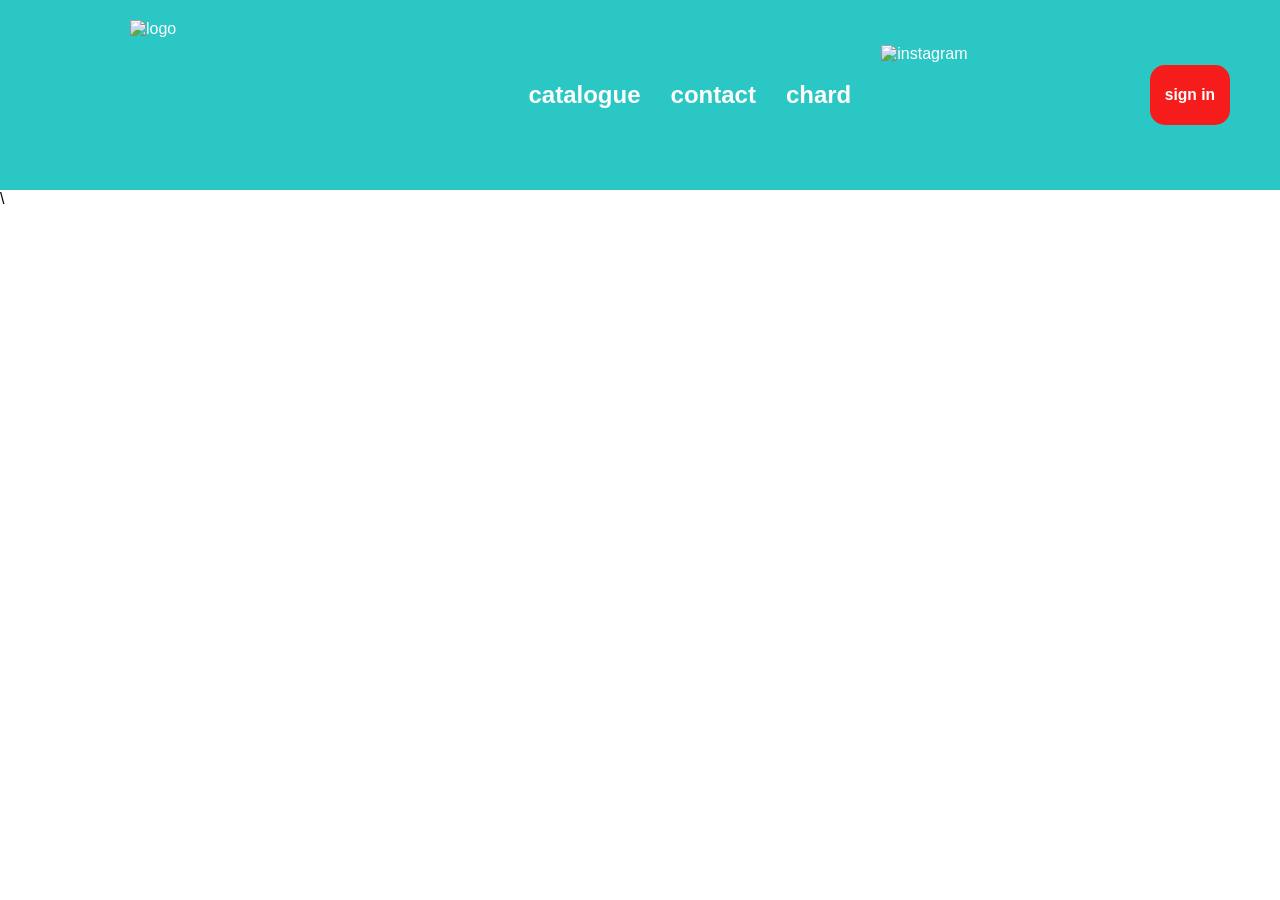
==== catal.html @ 47bed526 "Add files via upload" ====
<!doctype html>
<html lang="fr">
  <head>
    <meta name="viewport" content="width=device-width, initial-scale=1.0" />
    <meta charset="UTF-8" />
    <title>LBAL</title>
    <link rel="stylesheet" href="style.css" />
  </head>
  <body class="body">
    <div class="header">
      <div class="header-link">
        <a href="home.html"
          ><img src="logolbal.webp" alt="logo" class="logo"
        /></a>
      </div>
      <div class="header-link">
        <a href="#"><h2>catalogue</h2></a>
        <a href="#"><h2>contact</h2></a>
        <a href="#"><h2>chard</h2></a>
        <a href="#"
          ><img src="insta.webp" alt="instagram" width="100" height="100"
        /></a>
      </div>
      <div>
        <button class="button"><h3>sign in</h3></button>
      </div>
    </div>
    </body>
    \</html>
---- style.css ----
.logo{
    display: flex;
    width: 150px;
    height: 150px;
    background-color: #2AC7C5;
    padding: 10px 50px ;
}
.header{
    display: flex;
    justify-content: space-between;
    padding: 10px 50px;
    align-items: center;
    background-color: #2AC7C5;
}
.header-link{
    display: flex;
    text-decoration: none;
    margin: 0px;
    padding: 0px 15px;
    color: aliceblue;
    border-radius: 10px;
    justify-content: space-between;
    align-items: center;
}
.header-link a{
    display: flex;
    padding: 0px 15px;
    text-decoration: none;
    margin: 0px;
    border-radius: 15px;
    color: #fdfdfd;
}
.header-link a:hover{
    background-color: #9e1818;
}
body{
    padding: 10px 10px;
    margin: -10px;
    font-family: "Poppins", Arial, sans-serif;
}
.header > div:last-child {
    display: flex;
    align-items: center;
    gap: 20px;
}
.header-link button{
    color: #ffffff;
    background-color: aqua;
    
}
.landing{
    background-color: #2AC7C5;
    display: flex;
    padding: 10px 90px;
    justify-content: space-between;
    align-items: center;
    color: #ffffff;
    border-radius: 0 0 50px 50px;
}
.landingsearch{
    position: relative;
}
.landingsearch input{
    border-radius: 50px;
    border: none;
    outline: none;
    height: 25px;
    padding:0px 15px;
    padding-right: 20px;
}
.landingsearch button{
    position: absolute;
    background-color: #f61c1c;
    border-radius: 15px;
    padding: 5px 15px;
    color: #ffffff;
    border: none;
    left: 130px;
     

}
.landingsearch button:hover{
    background-color: #9e1818;
}
.button{
    background-color: #f61c1c;
    border-radius: 15px;
    padding: 5px 15px;
    color: #ffffff;
    border: none;

}
.button, .landingsearch button {
    cursor: pointer;
}
.button:hover{
    background-color: #9e1818;
}
.img{
    border-radius: 20px;
    width: 250px;
    height:250px ;
}
.imgsug{
    background-color: transparent;
    display: flex;
    height: 150px;
    width: 150px;
}
.max{
    width: 400px;
}
.suggestion-head{
    display: flex;
    justify-content: space-between;
    align-items: center;

}
.suggestion-link{
    display: flex;
    align-items: center;
    justify-content: space-between;
}
.suggestion-link a{
    display: flex;
    justify-content: space-between;
    align-items: center;
    padding: 50px 50px;
}
.suggbox{
    padding: 15px 50px;
    display: flex;
    flex-direction: column;
}
.suggbox span{
    color: #9e1818;
    text-transform:uppercase;
    font-size: 14px;
}
.suggestion-head h2{
    margin: 0px;
}
.suggestion-card{
    display: flex;
    padding: 10px 100px;
    justify-content: space-between;
    align-items: center;

}
.card{
    flex-direction: column;
    background-color: #2AC7C5;
    width: 300px;
    display: flex;
    border-radius: 15px;
    height: 700px;
}
.cardimg{
    border-radius: 20px 20px 0 0;
    background-color: #156160;
    height: 500px;
}
.card-info{
    display: flex;
    justify-content: space-between;
    align-items: center;
    padding: 0px 20px;
    height: 200px;
    object-fit: cover;
}
.chard{
    width: 40px;
    display: flex;
}
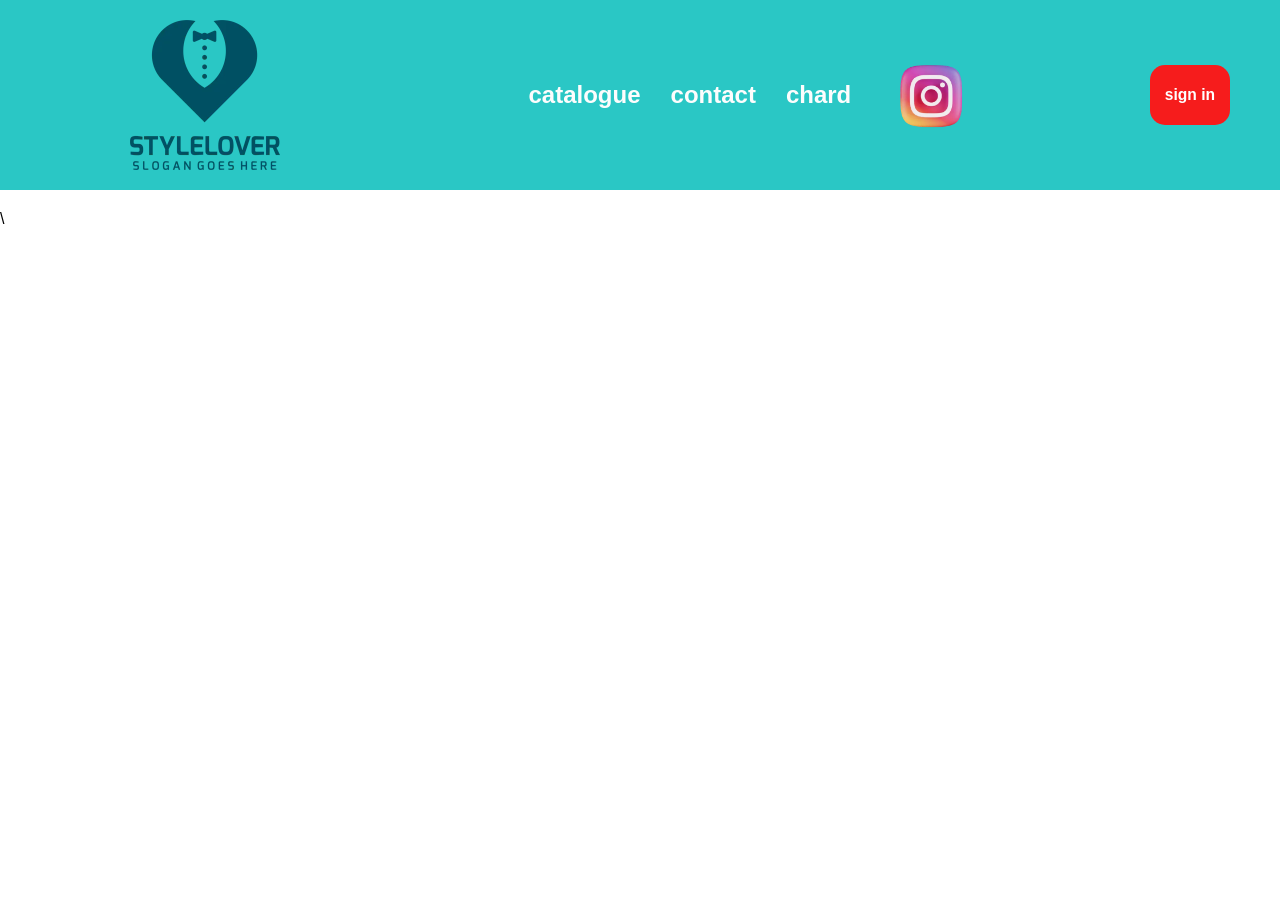
==== commit bc06a889: "Add files via upload" ====
--- a/catal.html
+++ b/catal.html
@@ -9,7 +9,7 @@
   <body class="body">
     <div class="header">
       <div class="header-link">
-        <a href="home.html"
+        <a href="https://omarakroud44-ship-it.github.io/mythcooker/"
           ><img src="logolbal.webp" alt="logo" class="logo"
         /></a>
       </div>
@@ -25,5 +25,15 @@
         <button class="button"><h3>sign in</h3></button>
       </div>
     </div>
-    </body>
-    \</html>+    <div>
+      <div class="suggestion-card">
+        <div>
+          <div></div>
+          <div></div>
+          <div></div>
+        </div>
+      </div>
+    </div>
+  </body>
+  \
+</html>
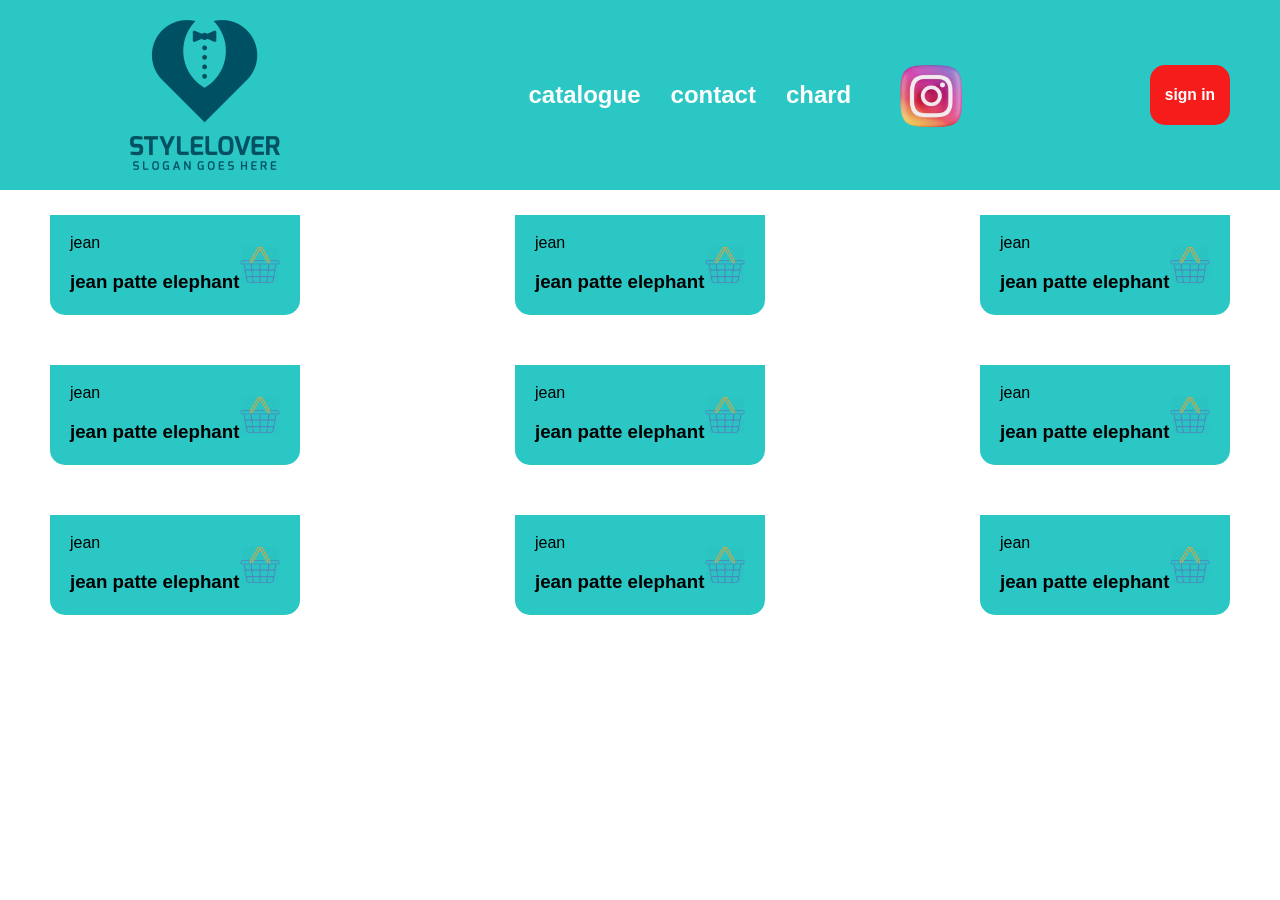
==== commit 4df8a5f1: "Add files via upload" ====
--- a/catal.html
+++ b/catal.html
@@ -1,39 +1,166 @@
-<!doctype html>
-<html lang="fr">
-  <head>
-    <meta name="viewport" content="width=device-width, initial-scale=1.0" />
-    <meta charset="UTF-8" />
-    <title>LBAL</title>
-    <link rel="stylesheet" href="style.css" />
-  </head>
-  <body class="body">
-    <div class="header">
-      <div class="header-link">
-        <a href="https://omarakroud44-ship-it.github.io/mythcooker/"
-          ><img src="logolbal.webp" alt="logo" class="logo"
-        /></a>
-      </div>
-      <div class="header-link">
-        <a href="#"><h2>catalogue</h2></a>
-        <a href="#"><h2>contact</h2></a>
-        <a href="#"><h2>chard</h2></a>
-        <a href="#"
-          ><img src="insta.webp" alt="instagram" width="100" height="100"
-        /></a>
-      </div>
-      <div>
-        <button class="button"><h3>sign in</h3></button>
-      </div>
-    </div>
-    <div>
-      <div class="suggestion-card">
-        <div>
-          <div></div>
-          <div></div>
-          <div></div>
-        </div>
-      </div>
-    </div>
-  </body>
-  \
-</html>
+<!doctype html>
+<html lang="fr">
+  <head>
+    <meta name="viewport" content="width=device-width, initial-scale=1.0" />
+    <meta charset="UTF-8" />
+    <title>LBAL</title>
+    <link rel="stylesheet" href="style_5.css" />
+  </head>
+  <body class="body">
+    <div class="header">
+      <div class="header-link">
+        <a href="index.html"
+          ><img src="logolbal.webp" alt="logo" class="logo"
+        /></a>
+      </div>
+      <div class="header-link">
+        <a href="#"><h2>catalogue</h2></a>
+        <a href="#"><h2>contact</h2></a>
+        <a href="#"><h2>chard</h2></a>
+        <a href="#"
+          ><img src="insta.webp" alt="instagram" width="100" height="100"
+        /></a>
+      </div>
+      <div>
+        <button class="button"><h3>sign in</h3></button>
+      </div>
+    </div>
+    <!--catalogue-->
+    <div>
+      <div>
+        <div class="itemlign">
+          <div class="item">
+            <div class="itemimg">
+              <a href="item.html"><img src="T-Shirtitem.png" alt="" /></a>
+            </div>
+            <div class="item-info">
+              <div class="item-name">
+                <p>jean</p>
+                <h3>jean patte elephant</h3>
+              </div>
+              <a href="#">
+                <img src="chard.webp" alt="chard" class="chard" />
+              </a>
+            </div>
+          </div>
+          <div class="item">
+            <div class="itemimg">
+              <a href="item.html"><img src="jeanitem.png" alt="" /></a>
+            </div>
+            <div class="item-info">
+              <div class="item-name">
+                <p>jean</p>
+                <h3>jean patte elephant</h3>
+              </div>
+              <a href="#">
+                <img src="chard.webp" alt="chard" class="chard" />
+              </a>
+            </div>
+          </div>
+          <div class="item">
+            <div class="itemimg">
+              <a href="item.html"><img src="jacket.png" alt="" /></a>
+            </div>
+            <div class="item-info">
+              <div class="item-name">
+                <p>jean</p>
+                <h3>jean patte elephant</h3>
+              </div>
+              <a href="#">
+                <img src="chard.webp" alt="chard" class="chard" />
+              </a>
+            </div>
+          </div>
+        </div>
+        <div class="itemlign">
+          <div class="item">
+            <div class="itemimg">
+              <a href="item.html"><img src="T-Shirtitem.png" alt="" /></a>
+            </div>
+            <div class="item-info">
+              <div class="item-name">
+                <p>jean</p>
+                <h3>jean patte elephant</h3>
+              </div>
+              <a href="#">
+                <img src="chard.webp" alt="chard" class="chard" />
+              </a>
+            </div>
+          </div>
+          <div class="item">
+            <div class="itemimg">
+              <a href="item.html"><img src="jeanitem.png" alt="" /></a>
+            </div>
+            <div class="item-info">
+              <div class="item-name">
+                <p>jean</p>
+                <h3>jean patte elephant</h3>
+              </div>
+              <a href="#">
+                <img src="chard.webp" alt="chard" class="chard" />
+              </a>
+            </div>
+          </div>
+          <div class="item">
+            <div class="itemimg">
+              <a href="item.html"><img src="jacket.png" alt="" /></a>
+            </div>
+            <div class="item-info">
+              <div class="item-name">
+                <p>jean</p>
+                <h3>jean patte elephant</h3>
+              </div>
+              <a href="#">
+                <img src="chard.webp" alt="chard" class="chard" />
+              </a>
+            </div>
+          </div>
+        </div>
+        <div class="itemlign">
+          <div class="item">
+            <div class="itemimg">
+              <a href="item.html"><img src="T-Shirtitem.png" alt="" /></a>
+            </div>
+            <div class="item-info">
+              <div class="item-name">
+                <p>jean</p>
+                <h3>jean patte elephant</h3>
+              </div>
+              <a href="#">
+                <img src="chard.webp" alt="chard" class="chard" />
+              </a>
+            </div>
+          </div>
+          <div class="item">
+            <div class="itemimg">
+              <a href="item.html"><img src="jeanitem.png" alt="" /></a>
+            </div>
+            <div class="item-info">
+              <div class="item-name">
+                <p>jean</p>
+                <h3>jean patte elephant</h3>
+              </div>
+              <a href="#">
+                <img src="chard.webp" alt="chard" class="chard" />
+              </a>
+            </div>
+          </div>
+          <div class="item">
+            <div class="itemimg">
+              <a href="item.html"><img src="jacket.png" alt="" /></a>
+            </div>
+            <div class="item-info">
+              <div class="item-name">
+                <p>jean</p>
+                <h3>jean patte elephant</h3>
+              </div>
+              <a href="#">
+                <img src="chard.webp" alt="chard" class="chard" />
+              </a>
+            </div>
+          </div>
+        </div>
+      </div>
+    </div>
+  </body>
+</html>
--- a/style_5.css
+++ b/style_5.css
@@ -0,0 +1,250 @@
+.logo{
+    display: flex;
+    width: 150px;
+    height: 150px;
+    background-color: #2AC7C5;
+    padding: 10px 50px ;
+}
+.header{
+    display: flex;
+    justify-content: space-between;
+    padding: 10px 50px;
+    align-items: center;
+    background-color: #2AC7C5;
+}
+.header-link{
+    display: flex;
+    text-decoration: none;
+    margin: 0px;
+    padding: 0px 15px;
+    color: aliceblue;
+    border-radius: 10px;
+    justify-content: space-between;
+    align-items: center;
+}
+.header-link a{
+    display: flex;
+    padding: 0px 15px;
+    text-decoration: none;
+    margin: 0px;
+    border-radius: 15px;
+    color: #fdfdfd;
+}
+.header-link a:hover{
+    background-color: #9e1818;
+}
+body{
+    padding: 10px 10px;
+    margin: -10px;
+    font-family: "Poppins", Arial, sans-serif;
+}
+.header > div:last-child {
+    display: flex;
+    align-items: center;
+    gap: 20px;
+}
+.header-link button{
+    color: #ffffff;
+    background-color: aqua;
+    
+}
+.landing{
+    background-color: #2AC7C5;
+    display: flex;
+    padding: 10px 90px;
+    justify-content: space-between;
+    align-items: center;
+    color: #ffffff;
+    border-radius: 0 0 50px 50px;
+}
+.landingsearch{
+    position: relative;
+}
+.landingsearch input{
+    border-radius: 50px;
+    border: none;
+    outline: none;
+    height: 25px;
+    padding:0px 15px;
+    padding-right: 20px;
+}
+.landingsearch button{
+    position: absolute;
+    background-color: #f61c1c;
+    border-radius: 15px;
+    padding: 5px 15px;
+    color: #ffffff;
+    border: none;
+    left: 130px;
+     
+
+}
+.landingsearch button:hover{
+    background-color: #9e1818;
+}
+.button{
+    background-color: #f61c1c;
+    border-radius: 15px;
+    padding: 5px 15px;
+    color: #ffffff;
+    border: none;
+
+}
+.button, .landingsearch button {
+    cursor: pointer;
+}
+.button:hover{
+    background-color: #9e1818;
+}
+.img{
+    border-radius: 20px;
+    width: 250px;
+    height:250px ;
+}
+.imgsug{
+    background-color: transparent;
+    display: flex;
+    height: 150px;
+    width: 150px;
+}
+.max{
+    width: 400px;
+}
+.suggestion-head{
+    display: flex;
+    justify-content: space-between;
+    align-items: center;
+
+}
+.suggestion-link{
+    display: flex;
+    align-items: center;
+    justify-content: space-between;
+}
+.suggestion-link a{
+    display: flex;
+    justify-content: space-between;
+    align-items: center;
+    padding: 50px 50px;
+}
+.suggbox{
+    padding: 15px 50px;
+    display: flex;
+    flex-direction: column;
+}
+.suggbox span{
+    color: #9e1818;
+    text-transform:uppercase;
+    font-size: 14px;
+}
+.suggestion-head h2{
+    margin: 0px;
+}
+.suggestion-card{
+    display: flex;
+    padding: 10px 100px;
+    justify-content: space-between;
+    align-items: center;
+
+}
+.card{
+    flex-direction: column;
+    background-color: #2AC7C5;
+    width: 300px;
+    display: flex;
+    border-radius: 15px;
+    height: 700px;
+}
+.cardimg{
+    border-radius: 20px 20px 0 0;
+    background-color: #156160;
+    height: 500px;
+}
+.card-info{
+    display: flex;
+    justify-content: space-between;
+    align-items: center;
+    padding: 0px 20px;
+    height: 200px;
+    object-fit: cover;
+}
+.chard{
+    width: 40px;
+    display: flex;
+}
+.itemtype{
+    display: flex;
+
+}
+.itemlign{
+    display: flex;
+    justify-content: space-between;
+    padding: 25px 50px;
+}
+.itemcard{
+    display: flex;
+
+}
+.itemimg{
+    display: flex;
+    cursor: pointer;
+    color: #ffffff;
+}
+
+.itemimg img{
+    display: flex;
+    width: 250px;
+    border-radius: 15px 15px 0 0;
+    background-color: #2AC7C5;
+}
+.itemimg img:hover{
+    background-color: #9e1818;
+}
+.item-info{
+    display: flex;
+    justify-content: space-between;
+    align-items: center;
+    padding: 0px 20px;
+    height: 100px;
+    object-fit: cover;
+    background-color: #2AC7C5;
+    border-radius: 0 0 15px 15px;
+}
+
+/* page produit */
+.product{
+    display: flex;
+    justify-content: space-between;
+    align-items: center;
+    padding: 50px 100px;
+    gap: 50px;
+}
+.product-img img{
+    width: 400px;
+    border-radius: 20px;
+    background-color: #2AC7C5;
+}
+.product-info{
+    display: flex;
+    flex-direction: column;
+    max-width: 400px;
+}
+.product-type{
+    color: #9e1818;
+    text-transform: uppercase;
+    font-size: 14px;
+    margin: 0px;
+}
+.product-price{
+    color: #f61c1c;
+    font-size: 22px;
+    font-weight: bold;
+}
+.product-desc{
+    color: #555555;
+    line-height: 1.5;
+}
+.product-info .button{
+    width: fit-content;
+    margin-top: 15px;
+}
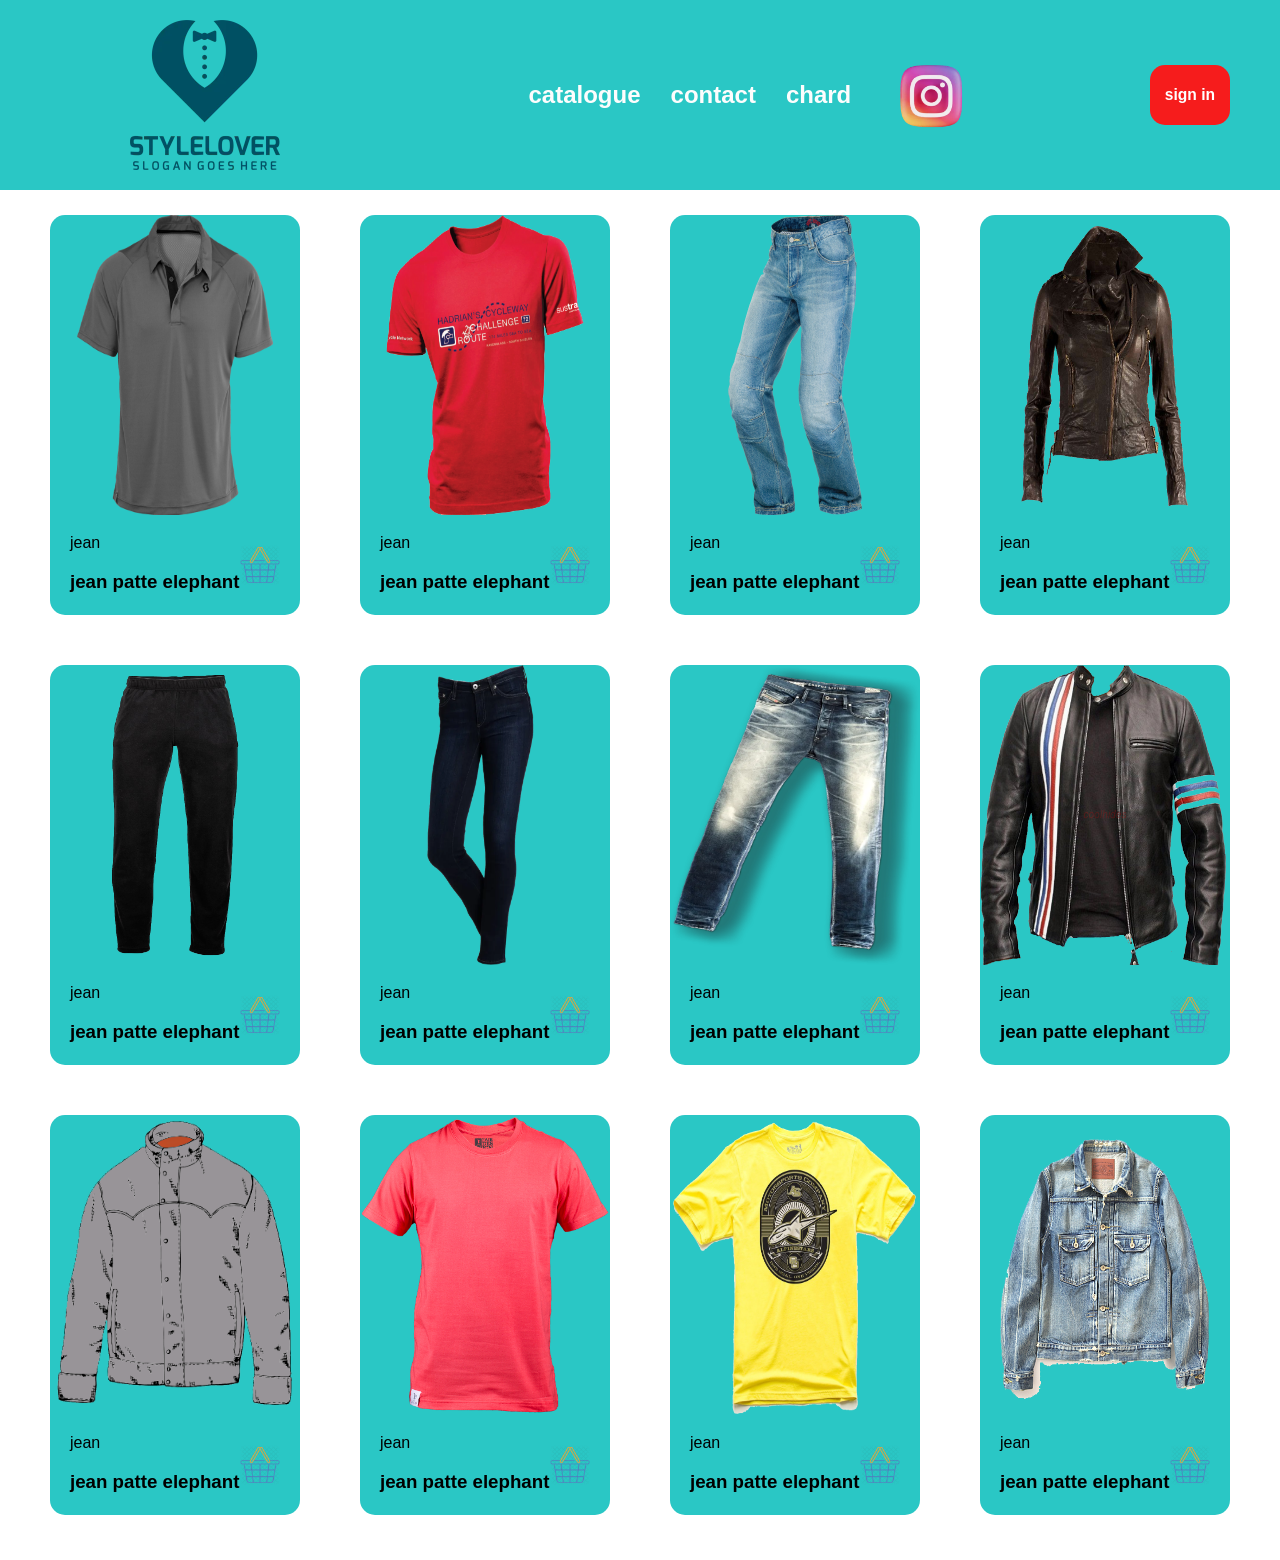
==== commit e04c2509: "Add files via upload" ====
--- a/catal.html
+++ b/catal.html
@@ -4,7 +4,7 @@
     <meta name="viewport" content="width=device-width, initial-scale=1.0" />
     <meta charset="UTF-8" />
     <title>LBAL</title>
-    <link rel="stylesheet" href="style_5.css" />
+    <link rel="stylesheet" href="style.css" />
   </head>
   <body class="body">
     <div class="header">
@@ -31,6 +31,20 @@
         <div class="itemlign">
           <div class="item">
             <div class="itemimg">
+              <a href="item.html"><img src="polo.png" alt="" /></a>
+            </div>
+            <div class="item-info">
+              <div class="item-name">
+                <p>jean</p>
+                <h3>jean patte elephant</h3>
+              </div>
+              <a href="#">
+                <img src="chard.webp" alt="chard" class="chard" />
+              </a>
+            </div>
+          </div>
+          <div class="item">
+            <div class="itemimg">
               <a href="item.html"><img src="T-Shirtitem.png" alt="" /></a>
             </div>
             <div class="item-info">
@@ -75,35 +89,49 @@
         <div class="itemlign">
           <div class="item">
             <div class="itemimg">
-              <a href="item.html"><img src="T-Shirtitem.png" alt="" /></a>
-            </div>
-            <div class="item-info">
-              <div class="item-name">
-                <p>jean</p>
-                <h3>jean patte elephant</h3>
-              </div>
-              <a href="#">
-                <img src="chard.webp" alt="chard" class="chard" />
-              </a>
-            </div>
-          </div>
-          <div class="item">
-            <div class="itemimg">
-              <a href="item.html"><img src="jeanitem.png" alt="" /></a>
-            </div>
-            <div class="item-info">
-              <div class="item-name">
-                <p>jean</p>
-                <h3>jean patte elephant</h3>
-              </div>
-              <a href="#">
-                <img src="chard.webp" alt="chard" class="chard" />
-              </a>
-            </div>
-          </div>
-          <div class="item">
-            <div class="itemimg">
-              <a href="item.html"><img src="jacket.png" alt="" /></a>
+              <a href="item.html"><img src="blackpant.png" alt="" /></a>
+            </div>
+            <div class="item-info">
+              <div class="item-name">
+                <p>jean</p>
+                <h3>jean patte elephant</h3>
+              </div>
+              <a href="#">
+                <img src="chard.webp" alt="chard" class="chard" />
+              </a>
+            </div>
+          </div>
+          <div class="item">
+            <div class="itemimg">
+              <a href="item.html"><img src="jean1.webp" alt="" /></a>
+            </div>
+            <div class="item-info">
+              <div class="item-name">
+                <p>jean</p>
+                <h3>jean patte elephant</h3>
+              </div>
+              <a href="#">
+                <img src="chard.webp" alt="chard" class="chard" />
+              </a>
+            </div>
+          </div>
+          <div class="item">
+            <div class="itemimg">
+              <a href="item.html"><img src="jean2.webp" alt="" /></a>
+            </div>
+            <div class="item-info">
+              <div class="item-name">
+                <p>jean</p>
+                <h3>jean patte elephant</h3>
+              </div>
+              <a href="#">
+                <img src="chard.webp" alt="chard" class="chard" />
+              </a>
+            </div>
+          </div>
+          <div class="item">
+            <div class="itemimg">
+              <a href="item.html"><img src="jacketamerica.png" alt="" /></a>
             </div>
             <div class="item-info">
               <div class="item-name">
@@ -119,35 +147,49 @@
         <div class="itemlign">
           <div class="item">
             <div class="itemimg">
-              <a href="item.html"><img src="T-Shirtitem.png" alt="" /></a>
-            </div>
-            <div class="item-info">
-              <div class="item-name">
-                <p>jean</p>
-                <h3>jean patte elephant</h3>
-              </div>
-              <a href="#">
-                <img src="chard.webp" alt="chard" class="chard" />
-              </a>
-            </div>
-          </div>
-          <div class="item">
-            <div class="itemimg">
-              <a href="item.html"><img src="jeanitem.png" alt="" /></a>
-            </div>
-            <div class="item-info">
-              <div class="item-name">
-                <p>jean</p>
-                <h3>jean patte elephant</h3>
-              </div>
-              <a href="#">
-                <img src="chard.webp" alt="chard" class="chard" />
-              </a>
-            </div>
-          </div>
-          <div class="item">
-            <div class="itemimg">
-              <a href="item.html"><img src="jacket.png" alt="" /></a>
+              <a href="item.html"><img src="grayjacket.png" alt="" /></a>
+            </div>
+            <div class="item-info">
+              <div class="item-name">
+                <p>jean</p>
+                <h3>jean patte elephant</h3>
+              </div>
+              <a href="#">
+                <img src="chard.webp" alt="chard" class="chard" />
+              </a>
+            </div>
+          </div>
+          <div class="item">
+            <div class="itemimg">
+              <a href="item.html"><img src="sport tshirt.png" alt="" /></a>
+            </div>
+            <div class="item-info">
+              <div class="item-name">
+                <p>jean</p>
+                <h3>jean patte elephant</h3>
+              </div>
+              <a href="#">
+                <img src="chard.webp" alt="chard" class="chard" />
+              </a>
+            </div>
+          </div>
+          <div class="item">
+            <div class="itemimg">
+              <a href="item.html"><img src="yellowtshirt.png" alt="" /></a>
+            </div>
+            <div class="item-info">
+              <div class="item-name">
+                <p>jean</p>
+                <h3>jean patte elephant</h3>
+              </div>
+              <a href="#">
+                <img src="chard.webp" alt="chard" class="chard" />
+              </a>
+            </div>
+          </div>
+          <div class="item">
+            <div class="itemimg">
+              <a href="item.html"><img src="jacketjean.png" alt="" /></a>
             </div>
             <div class="item-info">
               <div class="item-name">
--- a/style.css
+++ b/style.css
@@ -0,0 +1,253 @@
+.logo{
+    display: flex;
+    width: 150px;
+    height: 150px;
+    background-color: #2AC7C5;
+    padding: 10px 50px ;
+}
+.header{
+    display: flex;
+    justify-content: space-between;
+    padding: 10px 50px;
+    align-items: center;
+    background-color: #2AC7C5;
+}
+.header-link{
+    display: flex;
+    text-decoration: none;
+    margin: 0px;
+    padding: 0px 15px;
+    color: aliceblue;
+    border-radius: 10px;
+    justify-content: space-between;
+    align-items: center;
+}
+.header-link a{
+    display: flex;
+    padding: 0px 15px;
+    text-decoration: none;
+    margin: 0px;
+    border-radius: 15px;
+    color: #fdfdfd;
+}
+.header-link a:hover{
+    background-color: #9e1818;
+}
+body{
+    padding: 10px 10px;
+    margin: -10px;
+    font-family: "Poppins", Arial, sans-serif;
+}
+.header > div:last-child {
+    display: flex;
+    align-items: center;
+    gap: 20px;
+}
+.header-link button{
+    color: #ffffff;
+    background-color: aqua;
+    
+}
+.landing{
+    background-color: #2AC7C5;
+    display: flex;
+    padding: 10px 90px;
+    justify-content: space-between;
+    align-items: center;
+    color: #ffffff;
+    border-radius: 0 0 50px 50px;
+}
+.landingsearch{
+    position: relative;
+}
+.landingsearch input{
+    border-radius: 50px;
+    border: none;
+    outline: none;
+    height: 25px;
+    padding:0px 15px;
+    padding-right: 20px;
+}
+.landingsearch button{
+    position: absolute;
+    background-color: #f61c1c;
+    border-radius: 15px;
+    padding: 5px 15px;
+    color: #ffffff;
+    border: none;
+    left: 130px;
+     
+
+}
+.landingsearch button:hover{
+    background-color: #9e1818;
+}
+.button{
+    background-color: #f61c1c;
+    border-radius: 15px;
+    padding: 5px 15px;
+    color: #ffffff;
+    border: none;
+
+}
+.button, .landingsearch button {
+    cursor: pointer;
+}
+.button:hover{
+    background-color: #9e1818;
+}
+.img{
+    border-radius: 20px;
+    width: 250px;
+    height:250px ;
+}
+.imgsug{
+    background-color: transparent;
+    display: flex;
+    height: 150px;
+    width: 150px;
+}
+.max{
+    width: 400px;
+}
+.suggestion-head{
+    display: flex;
+    justify-content: space-between;
+    align-items: center;
+
+}
+.suggestion-link{
+    display: flex;
+    align-items: center;
+    justify-content: space-between;
+}
+.suggestion-link a{
+    display: flex;
+    justify-content: space-between;
+    align-items: center;
+    padding: 50px 50px;
+}
+.suggbox{
+    padding: 15px 50px;
+    display: flex;
+    flex-direction: column;
+}
+.suggbox span{
+    color: #9e1818;
+    text-transform:uppercase;
+    font-size: 14px;
+}
+.suggestion-head h2{
+    margin: 0px;
+}
+.suggestion-card{
+    display: flex;
+    padding: 10px 100px;
+    justify-content: space-between;
+    align-items: center;
+
+}
+.card{
+    flex-direction: column;
+    background-color: #2AC7C5;
+    width: 300px;
+    display: flex;
+    border-radius: 15px;
+    height: 700px;
+}
+.cardimg{
+    border-radius: 20px 20px 0 0;
+    background-color: #156160;
+    height: 500px;
+}
+.card-info{
+    display: flex;
+    justify-content: space-between;
+    align-items: center;
+    padding: 0px 20px;
+    height: 200px;
+    object-fit: cover;
+}
+.chard{
+    width: 40px;
+    display: flex;
+}
+.itemtype{
+    display: flex;
+
+}
+.itemlign{
+    display: flex;
+    justify-content: space-between;
+    padding: 25px 50px;
+}
+.itemcard{
+    display: flex;
+
+}
+.itemimg{
+    display: flex;
+    cursor: pointer;
+    color: #ffffff;
+}
+
+.itemimg img{
+    display: flex;
+    width: 250px;
+    height: 300px;
+    border-radius: 15px 15px 0 0;
+    background-color: #2AC7C5;
+}
+.itemimg img:hover{
+    background-color: #9e1818;
+}
+.item-info{
+    display: flex;
+    justify-content: space-between;
+    align-items: center;
+    padding: 0px 20px;
+    height: 100px;
+    object-fit: cover;
+    background-color: #2AC7C5;
+    border-radius: 0 0 15px 15px;
+}
+
+/* page produit */
+.product{
+    display: flex;
+    justify-content: space-between;
+    align-items: center;
+    padding: 50px 100px;
+    gap: 50px;
+}
+.product-img img{
+    width: 400px;
+    border-radius: 20px;
+    background-color: #2AC7C5;
+}
+.product-info{
+    display: flex;
+    flex-direction: column;
+    padding: 10px 30px;
+    max-width: 400px;
+    border: 2px solid #9e1818
+}
+.product-type{
+    color: #9e1818;
+    text-transform: uppercase;
+    font-size: 14px;
+    margin: 0px;
+}
+.product-price{
+    color: #f61c1c;
+    font-size: 22px;
+    font-weight: bold;
+}
+.product-desc{
+    color: #555555;
+    line-height: 1.5;
+}
+.product-info .button{
+    width: fit-content;
+    margin-top: 15px;
+}
